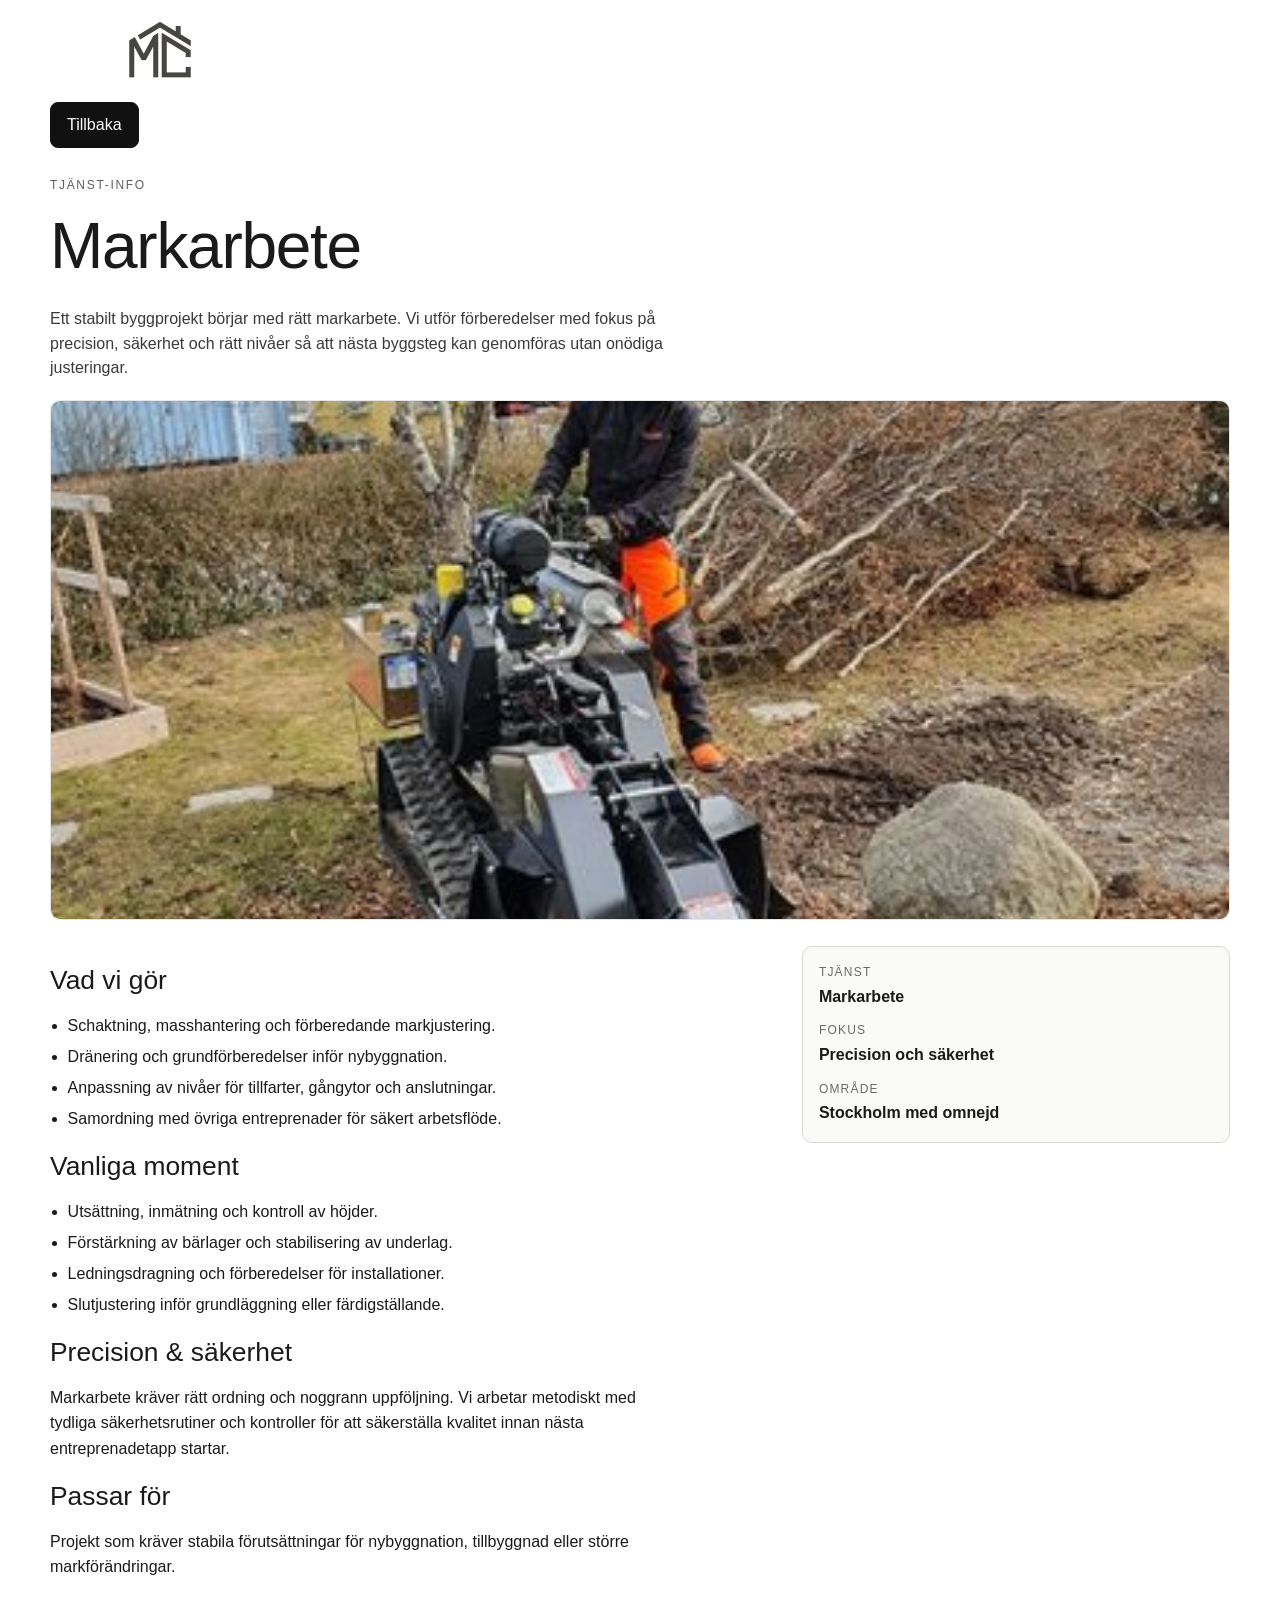
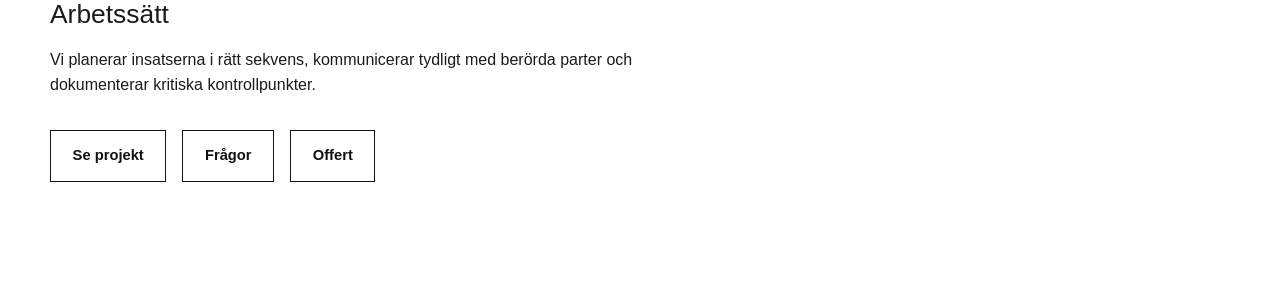
==== services/markarbete.html @ c34808b6 "Initial commit" ====
<!DOCTYPE html>
<html lang="sv">
  <head>
    <meta charset="UTF-8" />
    <meta name="viewport" content="width=device-width, initial-scale=1.0" />
    <title>Tjänst-info | Markarbete</title>
    <meta name="description" content="Tjänst-info för markarbete från M & C Effektiv Bygg AB." />
    <link rel="stylesheet" href="../styles.css" />
  </head>
  <body>
    <header class="site-header is-scrolled" aria-label="Huvudnavigering">
      <div class="container nav-wrapper">
        <a href="../index.html" class="brand" aria-label="Till startsidan">
          <img src="../mc_logo_transparent_fullres.png" alt="M & C Effektiv Bygg AB logotyp" />
        </a>
        <nav>
          <ul class="nav-list">
            <li><a href="../index.html#om-oss">Om oss</a></li>
            <li><a href="../index.html#tjanster">Tjänster</a></li>
            <li><a href="../index.html#projekt">Projekt</a></li>
            <li><a href="../index.html#kontakt" class="nav-cta">Kontakta</a></li>
          </ul>
        </nav>
      </div>
    </header>

    <main class="section service-detail">
      <div class="container project-detail">
        <div class="project-back-row"><a class="btn-back js-smart-back" href="../index.html#tjanster">Tillbaka</a></div>
        <p class="eyebrow">Tjänst-info</p>
        <h1 class="service-heading">Markarbete</h1>
        <p class="project-lead">Ett stabilt byggprojekt börjar med rätt markarbete. Vi utför förberedelser med fokus på precision, säkerhet och rätt nivåer så att nästa byggsteg kan genomföras utan onödiga justeringar.</p>

        <img src="../stubbfrasning-i-stockholm-pr0o8lj13ntaaxgfsxd2gxytgym2a6zgzi6w6am1l6.jpg" alt="Markarbete" loading="lazy" class="service-image" />

        <div class="project-layout">
          <section class="project-text">
            <h2>Vad vi gör</h2>
            <ul>
              <li>Schaktning, masshantering och förberedande markjustering.</li>
              <li>Dränering och grundförberedelser inför nybyggnation.</li>
              <li>Anpassning av nivåer för tillfarter, gångytor och anslutningar.</li>
              <li>Samordning med övriga entreprenader för säkert arbetsflöde.</li>
            </ul>

            <h2>Vanliga moment</h2>
            <ul>
              <li>Utsättning, inmätning och kontroll av höjder.</li>
              <li>Förstärkning av bärlager och stabilisering av underlag.</li>
              <li>Ledningsdragning och förberedelser för installationer.</li>
              <li>Slutjustering inför grundläggning eller färdigställande.</li>
            </ul>

            <h2>Precision &amp; säkerhet</h2>
            <p>Markarbete kräver rätt ordning och noggrann uppföljning. Vi arbetar metodiskt med tydliga säkerhetsrutiner och kontroller för att säkerställa kvalitet innan nästa entreprenadetapp startar.</p>

            <h2>Passar för</h2>
            <p>Projekt som kräver stabila förutsättningar för nybyggnation, tillbyggnad eller större markförändringar.</p>

            <section>
              <h2>Arbetssätt</h2>
              <p>Vi planerar insatserna i rätt sekvens, kommunicerar tydligt med berörda parter och dokumenterar kritiska kontrollpunkter.</p>
            </section>

            <div class="cta-buttons">
              <a class="btn btn-primary" href="../index.html#projekt">Se projekt</a>
              <a class="btn btn-primary" href="../index.html#kontakt">Frågor</a>
              <a class="btn btn-primary" href="../index.html#kontakt">Offert</a>
            </div>
          </section>

          <aside class="project-facts project-aside">
            <div class="facts-card">
              <div><span>Tjänst</span><strong>Markarbete</strong></div>
              <div><span>Fokus</span><strong>Precision och säkerhet</strong></div>
              <div><span>Område</span><strong>Stockholm med omnejd</strong></div>
            </div>
          </aside>
        </div>
      </div>
    </main>
      <script src="../script.js" defer></script>
  </body>
</html>
---- styles.css ----
:root {
  --bg-dark: #111;
  --bg-light: #f6f6f4;
  --text-main: #1a1a1a;
  --text-muted: #5e5e5e;
  --line: #d9d9d5;
  --accent: #ffffff;
  --max-width: 1180px;
  --header-height: 104px;
}

* {
  box-sizing: border-box;
}

html,
body {
  margin: 0;
  padding: 0;
  width: 100%;
  overflow-x: hidden;
  max-width: 100%;
}

html {
  scroll-behavior: smooth;
}

body {
  font-family: "Inter", "Helvetica Neue", Arial, sans-serif;
  color: var(--text-main);
  background: #fff;
  line-height: 1.6;
  position: relative;
}

body.page-leave {
  opacity: 0;
  transition: opacity 0.4s ease;
}

img {
  max-width: 100%;
  height: auto;
  display: block;
}

a {
  color: inherit;
  text-decoration: none;
}

.skip-link {
  position: absolute;
  left: -999px;
  top: 0;
  background: #000;
  color: #fff;
  padding: 0.65rem 1rem;
  z-index: 100;
}

.skip-link:focus {
  left: 0.5rem;
  top: 0.5rem;
}

.container {
  width: min(100% - 3rem, var(--max-width));
  margin-inline: auto;
}

.site-header {
  position: fixed;
  left: 0;
  width: 100%;
  top: 0;
  z-index: 50;
  padding: 1.15rem 0;
  color: #fff;
  border-bottom: 1px solid transparent;
  background: transparent;
  transform: translateY(0);
  transition: background-color 0.24s ease, padding 0.24s ease, border-color 0.24s ease, transform 0.3s ease;
}

.site-header.is-hidden {
  transform: translateY(-110%);
}

.site-header.is-scrolled {
  padding: 0.65rem 0;
  border-bottom-color: rgba(255, 255, 255, 0.14);
  background: rgba(8, 8, 8, 0.82);
}

.nav-wrapper {
  display: flex;
  align-items: center;
  justify-content: space-between;
  gap: 1.5rem;
}

.brand img {
  width: clamp(150px, 22vw, 220px);
  height: auto;
  max-height: 64px;
  object-fit: contain;
}

.nav-list {
  margin: 0;
  padding: 0;
  list-style: none;
  display: flex;
  gap: 1.6rem;
  color: #fff;
  align-items: center;
}

.nav-list a {
  font-size: 0.8rem;
  letter-spacing: 0.14em;
  text-transform: uppercase;
  transition: opacity 0.24s ease, background-color 0.24s ease, border-color 0.24s ease;
}

.nav-list a:hover {
  opacity: 0.78;
}

.nav-cta {
  border: 1px solid rgba(255, 255, 255, 0.55);
  border-radius: 999px;
  padding: 0.52rem 0.95rem;
  letter-spacing: 0.12em;
}

.nav-cta:hover {
  opacity: 1;
  background: rgba(255, 255, 255, 0.12);
  border-color: rgba(255, 255, 255, 0.8);
}

.hero {
  position: sticky;
  top: 0;
  width: 100%;
  height: 100vh;
  min-height: 100vh;
  margin: 0;
  padding: 0;
  overflow: hidden;
  background: #000;
  display: flex;
  align-items: end;
  color: #fff;
  z-index: 0;
}

.hero-bg,
.hero-overlay {
  position: absolute;
  inset: 0;
}

.hero-bg {
  width: 100%;
  height: 100%;
  object-fit: cover;
  object-position: center;
}

.hero-overlay {
  background: rgba(0, 0, 0, 0.45);
}

.hero-content {
  position: relative;
  z-index: 2;
  max-width: 760px;
  padding: calc(var(--header-height) + 4rem) 0 4rem;
}

.hero + section {
  margin-top: 0 !important;
}

main > .section {
  position: relative;
  z-index: 1;
  background: #fff;
}

.section.section-after-hero {
  margin: 0;
  padding: 80px 0;
  background: #f6f6f4;
}

.eyebrow {
  text-transform: uppercase;
  letter-spacing: 0.14em;
  font-size: 0.75rem;
  color: var(--text-muted);
  margin-bottom: 0.75rem;
}

.hero .eyebrow {
  color: rgba(255, 255, 255, 0.8);
}

h1,
h2,
h3,
h4 {
  font-weight: 300;
  line-height: 1.2;
  letter-spacing: -0.02em;
  margin: 0 0 1rem;
}

h1 {
  font-size: clamp(2.1rem, 5vw, 4.6rem);
  margin-bottom: 1.2rem;
  overflow-wrap: anywhere;
}

h2 {
  font-size: clamp(1.6rem, 3.8vw, 3rem);
}

.lead {
  max-width: 64ch;
  color: rgba(255, 255, 255, 0.92);
}

.hero-actions {
  display: flex;
  gap: 1rem;
  margin-top: 2.2rem;
  flex-wrap: wrap;
}

.btn {
  display: inline-block;
  padding: 0.82rem 1.35rem;
  border: 1px solid currentColor;
  font-weight: 600;
  font-size: 0.92rem;
  transition: transform 0.3s ease, background-color 0.3s ease, color 0.3s ease;
}

.btn:hover {
  transform: translateY(-2px);
}

.btn-primary {
  background: #fff;
  color: #111;
}

.btn-primary:hover {
  background: #e8e8e8;
}

.btn-secondary {
  color: #fff;
  background: transparent;
}

.btn-secondary:hover {
  background: rgba(255, 255, 255, 0.12);
}

.section {
  padding: clamp(4.2rem, 8vw, 7.5rem) 0;
  display: block;
}

.light {
  background: var(--bg-light);
}

.split-grid {
  display: grid;
  grid-template-columns: 1.1fr 1fr;
  align-items: center;
  gap: clamp(1.5rem, 4vw, 4rem);
}

.image-frame {
  margin: 0;
  overflow: hidden;
  border-radius: 2px;
}

.image-frame img,
.service-card__image img {
  transition: transform 0.65s ease;
}

.image-frame:hover img,
.service-card:hover .service-card__image img {
  transform: scale(1.05);
}

.service-grid {
  margin-top: 2rem;
  display: grid;
  grid-template-columns: repeat(4, minmax(0, 1fr));
  gap: 1.2rem;
}

.service-card-link {
  display: block;
  color: inherit;
  text-decoration: none;
}

.service-card {
  border: 1px solid var(--line);
  background: #fff;
  display: block;
  opacity: 0;
  transform: translateX(40px);
  transition:
    transform 0.6s ease-out,
    opacity 0.6s ease-out,
    box-shadow 0.25s ease,
    border-color 0.25s ease;
  transition-delay: var(--stagger-delay, 0ms);
}

.service-card.is-visible {
  opacity: 1;
  transform: translateX(0);
}

.service-card-link:hover .service-card,
.service-card-link:focus-visible .service-card {
  transform: translateY(-2px);
  border-color: #b8b8b2;
  box-shadow: 0 8px 24px rgba(0, 0, 0, 0.08);
}

.service-card-link:focus-visible {
  outline: 2px solid rgba(17, 17, 17, 0.45);
  outline-offset: 3px;
}

.service-card__image {
  width: 100%;
  aspect-ratio: 4 / 3;
  overflow: hidden;
  border-radius: 12px 12px 0 0;
  background: #eee;
}

.service-card__image img {
  width: 100%;
  height: 100%;
  object-fit: cover;
  object-position: center;
  display: block;
}

.service-card--renovering .service-card__image img {
  object-position: center 30%;
}

.service-card--markarbete .service-card__image img {
  object-position: center 40%;
}

.card-body {
  padding: 1rem;
}

.card-body p {
  color: var(--text-muted);
  font-size: 0.95rem;
}

.process {
  --progress: 0%;
}

.process-head {
  max-width: 46rem;
}

.process-wrap {
  position: relative;
  margin-top: 2.4rem;
  display: grid;
  grid-template-columns: 60px minmax(0, 1fr);
  column-gap: clamp(1.1rem, 2.3vw, 2rem);
}

.process-rail {
  position: relative;
  min-height: 100%;
}

.rail-line {
  position: absolute;
  top: 0;
  bottom: 0;
  left: 22px;
  width: 1px;
  background: rgba(0, 0, 0, 0.15);
}

.rail-progress {
  position: absolute;
  top: 0;
  left: 22px;
  width: 2px;
  height: var(--progress, 0%);
  background: rgba(0, 0, 0, 0.85);
  transform-origin: top;
}

.process-steps {
  margin: 0;
  padding: 0;
  list-style: none;
  display: grid;
  gap: 1rem;
}

.step {
  position: relative;
  display: grid;
  grid-template-columns: 36px minmax(0, 1fr);
  align-items: flex-start;
  gap: 0.95rem;
  min-height: 120px;
  padding: 0.2rem 0;
  opacity: 0.55;
  color: rgba(0, 0, 0, 0.55);
  transform: scale(0.98);
  transition: opacity 220ms ease, color 220ms ease, transform 220ms ease;
}

.step.is-pending {
  opacity: 0.55;
  color: rgba(0, 0, 0, 0.55);
  transform: scale(0.98);
}

.step.is-done {
  opacity: 1;
  color: rgba(0, 0, 0, 0.92);
  transform: scale(1);
}

.step-dot,
.step-content {
  position: relative;
  z-index: 1;
}

.step-dot {
  margin-top: 0.5rem;
  width: 0.85rem;
  height: 0.85rem;
  border-radius: 50%;
  border: 1px solid rgba(0, 0, 0, 0.34);
  background: transparent;
  transition: background-color 220ms ease, border-color 220ms ease;
}

.step-kicker {
  margin-bottom: 0.5rem;
}

.step-num {
  display: inline-flex;
  align-items: center;
  justify-content: center;
  width: 1.5rem;
  height: 1.5rem;
  border-radius: 50%;
  font-size: 0.78rem;
  font-weight: 700;
  letter-spacing: 0;
  color: rgba(17, 17, 17, 0.55);
  border: 1px solid rgba(0, 0, 0, 0.36);
  background: transparent;
  transition: color 220ms ease, border-color 220ms ease, background-color 220ms ease;
}

.step-content {
  border-top: 1px solid rgba(20, 20, 20, 0.18);
  padding-top: 0.95rem;
}

.step-content h3 {
  margin: 0;
  display: inline-block;
  font-size: clamp(1.02rem, 1.3vw, 1.24rem);
  letter-spacing: -0.01em;
  color: inherit;
}

.step-content p {
  margin: 0.48rem 0 0;
  color: inherit;
  max-width: 58ch;
}

.step.is-done .step-dot {
  background: rgba(0, 0, 0, 0.9);
  border-color: rgba(0, 0, 0, 0.9);
}

.step.is-done .step-num {
  color: #fff;
  background: rgba(0, 0, 0, 0.92);
  border-color: rgba(0, 0, 0, 0.92);
}


.process.process-static .rail-progress {
  height: 100%;
}

.process.process-static .step,
.process.process-static .step.is-pending,
.process.process-static .step.is-done {
  opacity: 1;
  color: rgba(0, 0, 0, 0.92);
  transform: none;
}

.process.process-static .step-dot {
  background: rgba(0, 0, 0, 0.9);
  border-color: rgba(0, 0, 0, 0.9);
}

.process.process-static .step-num {
  color: #fff;
  background: rgba(0, 0, 0, 0.92);
  border-color: rgba(0, 0, 0, 0.92);
}

.project-grid {
  margin-top: 2rem;
  display: grid;
  grid-template-columns: repeat(3, 1fr);
  gap: 1rem;
}

.project-item {
  display: block;
  position: relative;
  overflow: hidden;
  min-height: 280px;
  border-radius: 10px;
  background: #e9e9e9;
  perspective: 1200px;
  cursor: pointer;
}

.project-item:nth-child(2) {
  grid-row: span 2;
}

.project-card-inner {
  position: relative;
  width: 100%;
  height: 100%;
  transition: transform 0.5s ease;
  transform-style: preserve-3d;
}

.project-item:hover .project-card-inner,
.project-item:focus-visible .project-card-inner {
  transform: rotateY(180deg);
}

.project-front,
.project-back {
  position: absolute;
  inset: 0;
  border-radius: inherit;
  overflow: hidden;
  backface-visibility: hidden;
}

.project-front img {
  width: 100%;
  height: 100%;
  object-fit: cover;
}

.project-front .overlay {
  position: absolute;
  inset: auto 0 0 0;
  background: linear-gradient(to top, rgba(0, 0, 0, 0.75), transparent);
  color: #fff;
  padding: 1.6rem 1rem 1rem;
  display: flex;
  flex-direction: column;
  gap: 0.2rem;
}

.project-front .overlay em {
  font-style: normal;
  color: #cfcfcf;
  font-size: 0.9rem;
}

.project-back {
  transform: rotateY(180deg);
  color: #fff;
  padding: 1.25rem;
  display: flex;
  flex-direction: column;
  justify-content: space-between;
  background-image:
    linear-gradient(rgba(0, 0, 0, 0.45), rgba(0, 0, 0, 0.45)),
    var(--project-bg);
  background-size: cover;
  background-position: center;
}

.project-back strong {
  font-size: 1.15rem;
  line-height: 1.25;
}

.project-back p {
  margin: 0;
  line-height: 1.5;
  color: rgba(255, 255, 255, 0.92);
}

.project-back__cta {
  font-size: 0.88rem;
  font-weight: 600;
  letter-spacing: 0.01em;
}

.stats-grid {
  margin-top: 2rem;
  display: grid;
  grid-template-columns: repeat(3, minmax(0, 1fr));
  gap: 1.5rem;
}

.counter {
  font-size: clamp(2rem, 5vw, 3.4rem);
  font-weight: 300;
  margin: 0;
}

.contact {
  background: #f3f3f1;
}

.contact-inner {
  display: grid;
  grid-template-columns: 1.25fr 0.9fr;
  max-width: 1120px;
  gap: clamp(1rem, 3.6vw, 3.25rem);
  align-items: start;
}

.contact-card,
.contact-mini {
  background: #fff;
  border: 1px solid rgba(0, 0, 0, 0.12);
  border-radius: 12px;
}

.contact-card {
  padding: clamp(1.4rem, 2.4vw, 2rem);
}

.contact-card h2 {
  margin-bottom: 1rem;
  font-size: clamp(2rem, 3.4vw, 2.75rem);
}

.trust-row {
  display: flex;
  flex-wrap: wrap;
  gap: 0.6rem 1rem;
  margin-bottom: 1.2rem;
  color: #202020;
  font-size: 0.88rem;
}

#contactForm {
  display: grid;
  gap: 0.82rem;
}

#contactForm .row {
  display: grid;
  gap: 0.35rem;
}

#contactForm .row.two {
  grid-template-columns: repeat(2, minmax(0, 1fr));
  gap: 0.85rem;
}

#contactForm label {
  font-size: 0.8rem;
  font-weight: 500;
}

#contactForm input,
#contactForm select,
#contactForm textarea {
  width: 100%;
  border: 1px solid #1a1a1a;
  border-radius: 10px;
  padding: 0.62rem 0.75rem;
  font: inherit;
  background: #fff;
}

#contactForm textarea {
  min-height: 132px;
}

#contactForm input:focus,
#contactForm select:focus,
#contactForm textarea:focus {
  outline: 2px solid rgba(0, 0, 0, 0.16);
  outline-offset: 2px;
  border-color: #000;
}

#contactForm input[type='file'] {
  border-style: dashed;
  padding: 0.65rem;
}

#contactForm .help,
#contactForm .gdpr {
  margin: 0;
  font-size: 0.83rem;
  color: #525252;
}

#contactForm .form-status {
  margin: 0.2rem 0 0;
  min-height: 1.35rem;
  font-weight: 500;
}

#contactForm .btn-primary {
  background: #111;
  color: #fff;
  border: 1px solid #111;
  border-radius: 12px;
  min-height: 48px;
  padding: 0.7rem 1.05rem;
  font: inherit;
  font-weight: 600;
  cursor: pointer;
  transition: background-color 0.2s ease;
}

#contactForm .btn-primary:hover:not(:disabled) {
  background: #2a2a2a;
}

#contactForm .btn-primary:disabled {
  opacity: 0.7;
  cursor: wait;
}

.contact-side {
  --review-gap: 8px;
  --review-card-width: 160px;
  --review-card-height: 140px;
  --review-columns: 6;
  --review-grid-width: calc(
    (var(--review-card-width) * var(--review-columns)) + (var(--review-gap) * (var(--review-columns) - 1))
  );
  position: relative;
  display: grid;
  align-content: start;
  gap: 1rem;
  padding: 1.1rem;
  border-radius: 12px;
  border: 1px solid rgba(0, 0, 0, 0.12);
  background-image: linear-gradient(rgba(16, 16, 16, 0.26), rgba(16, 16, 16, 0.26)), url('image003_3-scaled.jpg');
  background-size: cover;
  background-position: center;
  background-repeat: no-repeat;
}

.contact-mini {
  padding: 1.1rem;
}

.reviews-viewport {
  width: 100%;
  overflow: hidden;
  border-radius: 12px;
  padding: 0;
  height: calc((var(--review-card-height) * 3) + (var(--review-gap) * 2));
}

.reviews-track {
  display: flex;
  width: max-content;
  gap: var(--review-gap);
  animation: reviews-marquee 32s linear infinite;
  will-change: transform;
}

.reviews-viewport:hover .reviews-track,
.reviews-viewport:focus-within .reviews-track {
  animation-play-state: paused;
}

.reviews-grid {
  flex: 0 0 auto;
  width: var(--review-grid-width);
  min-width: var(--review-grid-width);
  display: grid;
  grid-template-columns: repeat(var(--review-columns), var(--review-card-width));
  grid-auto-rows: var(--review-card-height);
  justify-content: start;
  gap: var(--review-gap);
}

.review-card {
  background: rgba(255, 255, 255, 0.95);
  border-radius: 10px;
  width: var(--review-card-width);
  height: var(--review-card-height);
  padding: 12px;
  box-shadow: 0 8px 18px rgba(0, 0, 0, 0.1);
  display: grid;
  align-content: start;
  gap: 0.33rem;
}

.review-stars {
  margin: 0;
  color: #c9a24f;
  font-size: 0.8rem;
  letter-spacing: 0.07em;
}

.review-text {
  margin: 0;
  color: #2b2b2b;
  font-size: 0.78rem;
  line-height: 1.35;
  display: -webkit-box;
  -webkit-line-clamp: 2;
  -webkit-box-orient: vertical;
  overflow: hidden;
}

.review-meta {
  margin: 0;
  color: #5d5d5d;
  font-size: 0.75rem;
}

@keyframes reviews-marquee {
  from {
    transform: translateX(0);
  }

  to {
    transform: translateX(calc(-1 * (var(--review-grid-width) + var(--review-gap))));
  }
}

.mini-title {
  margin: 0;
  text-transform: uppercase;
  letter-spacing: 0.12em;
  font-size: 0.72rem;
  color: #626262;
}

.mini-phone {
  display: inline-block;
  margin-top: 0.45rem;
  font-size: 1.55rem;
  letter-spacing: -0.02em;
}

.mini-meta {
  margin: 0.45rem 0 0;
  font-size: 0.9rem;
  color: #5b5b5b;
}

.mini-points {
  margin: 0.9rem 0 0;
  padding: 0;
  list-style: none;
  display: flex;
  flex-wrap: wrap;
  gap: 0.55rem;
}

.mini-points li {
  font-size: 0.8rem;
  border: 1px solid rgba(0, 0, 0, 0.12);
  border-radius: 999px;
  padding: 0.28rem 0.65rem;
  color: #4f4f4f;
}

.contact ::selection {
  background: rgba(0, 0, 0, 0.12);
  color: inherit;
}

.site-footer {
  background: #0d0d0d;
  color: #e0e0e0;
  padding: 3rem 0;
}

.footer-grid {
  display: grid;
  gap: 2rem;
  grid-template-columns: 1.2fr 1fr 1fr;
}

.footer-grid ul {
  margin: 0;
  padding: 0;
  list-style: none;
  display: grid;
  gap: 0.45rem;
}

.reveal {
  opacity: 0;
  transform: translateY(28px);
  transition: opacity 0.8s ease, transform 0.8s ease;
}

.reveal.show {
  opacity: 1;
  transform: translateY(0);
}

@media (max-width: 980px) {
  .service-grid {
    grid-template-columns: repeat(2, 1fr);
  }

  .split-grid,
  .footer-grid,
  .contact-inner {
    grid-template-columns: 1fr;
  }

  .project-grid {
    grid-template-columns: repeat(2, minmax(0, 1fr));
  }

  .project-item:nth-child(2) {
    grid-row: auto;
  }
}

@media (max-width: 720px) {
  .contact-card {
    padding: 22px;
  }

  :root {
    --header-height: 116px;
  }

  .site-header {
    padding: 0.8rem 0;
  }

  .site-header.is-scrolled {
    padding: 0.58rem 0;
  }

  .nav-wrapper {
    gap: 0.95rem;
    align-items: center;
  }

  .brand img {
    width: clamp(44px, 8vw, 70px);
    max-height: 70px;
    height: auto;
  }

  .nav-list {
    gap: 0.85rem;
    flex-wrap: wrap;
    justify-content: flex-start;
  }

  .nav-list a {
    font-size: 0.75rem;
    letter-spacing: 0.12em;
  }

  .hero {
    height: 100vh;
    min-height: 100vh;
  }

  .hero-content {
    padding-top: calc(var(--header-height) + 2rem);
  }

  .service-grid,
  .stats-grid {
    grid-template-columns: 1fr;
  }

  .project-grid {
    gap: 0.8rem;
  }

  .project-item {
    min-height: 180px;
  }

  .project-back {
    padding: 1rem;
  }

  .service-grid {
    overflow-x: clip;
  }

  .service-card {
    transform: translateX(24px);
    transition-duration: 0.5s;
  }

  .service-card-link:nth-child(2) .service-card {
    transition-delay: 0.08s;
  }

  .service-card-link:nth-child(3) .service-card {
    transition-delay: 0.16s;
  }

  .service-card-link:nth-child(4) .service-card {
    transition-delay: 0.24s;
  }

  #contactForm .row.two {
    grid-template-columns: 1fr;
  }

  .contact-side {
    padding: 0.9rem;
  }
}

@media (max-width: 768px) {
  .page,
  main,
  section {
    overflow-x: clip;
  }
}

@media (max-width: 720px) {
  .process-wrap {
    grid-template-columns: 34px minmax(0, 1fr);
    column-gap: 0.78rem;
  }

  .rail-line,
  .rail-progress {
    left: 12px;
  }

  .step {
    grid-template-columns: 24px minmax(0, 1fr);
    gap: 0.7rem;
    min-height: 104px;
  }

  .step-content {
    padding-top: 0.8rem;
  }
}

@media (prefers-reduced-motion: reduce) {
  .reviews-track {
    animation: none;
    transform: translateX(0);
  }

  html {
    scroll-behavior: auto;
  }

  *,
  *::before,
  *::after {
    animation-duration: 0.01ms !important;
    animation-iteration-count: 1 !important;
    transition-duration: 0.01ms !important;
  }

  .rail-progress {
    transition: none !important;
  }

  .step,
  .step.is-pending,
  .step.is-done {
    opacity: 1 !important;
    transform: none !important;
    transition: none !important;
  }
}


.project-detail h1 {
  margin-bottom: 0.6rem;
}

.project-detail,
.project-layout,
.project-text,
.project-aside,
.project-facts {
  min-width: 0;
}

.project-lead {
  max-width: 70ch;
  color: #3a3a3a;
  margin: 0 0 1.2rem;
}

.project-text h1,
.project-text h2,
.project-text p,
.project-text li {
  word-break: normal;
  overflow-wrap: anywhere;
  hyphens: auto;
}

.project-text {
  max-width: 68ch;
}

.project-text * {
  letter-spacing: normal;
}

.project-hero-image {
  width: 100%;
  max-height: 520px;
  object-fit: cover;
  border-radius: 10px;
  border: 1px solid rgba(0, 0, 0, 0.1);
  margin-bottom: 1.6rem;
}

.project-layout {
  display: grid;
  grid-template-columns: minmax(0, 1.5fr) minmax(260px, 0.9fr);
  gap: clamp(1.2rem, 3vw, 2.4rem);
  align-items: start;
}

.project-layout > * {
  min-width: 0;
}

.project-layout h2 {
  font-size: clamp(1.25rem, 2.2vw, 1.65rem);
  margin-top: 1.2rem;
}

.project-layout ul {
  margin: 0.5rem 0 0;
  padding-left: 1.1rem;
}

.project-layout li {
  margin-bottom: 0.35rem;
}

.project-facts {
  align-self: start;
  position: sticky;
  top: 96px;
  display: grid;
  gap: 0.85rem;
}

@media (max-width: 900px) {
  .project-layout {
    grid-template-columns: 1fr;
    gap: 20px;
  }

  .project-facts,
  .project-aside {
    position: static;
    top: auto;
    width: 100%;
    max-width: none;
  }

  .project-hero-image {
    width: 100%;
    height: auto;
    aspect-ratio: 16 / 9;
    object-fit: cover;
    border-radius: 14px;
  }

  .project-detail h1 {
    font-size: clamp(34px, 9vw, 44px);
    line-height: 1.05;
  }
}

.facts-card {
  border: 1px solid var(--line);
  border-radius: 10px;
  padding: 1rem;
  display: grid;
  gap: 0.75rem;
  background: #fafaf8;
}

.facts-card div {
  display: grid;
  gap: 0.1rem;
}

.facts-card span {
  font-size: 0.75rem;
  text-transform: uppercase;
  letter-spacing: 0.1em;
  color: #6a6a6a;
}

.policy-page section {
  margin-bottom: 1rem;
}

.gdpr a {
  text-decoration: underline;
}


.service-detail .service-heading {
  margin-bottom: 1.4rem;
}

.service-detail .service-image {
  width: 100%;
  max-height: 520px;
  object-fit: cover;
  border-radius: 10px;
  border: 1px solid rgba(0, 0, 0, 0.1);
  margin-bottom: 1.6rem;
}

.cta-buttons {
  display: flex;
  gap: 16px;
  margin-top: 32px;
  flex-wrap: wrap;
}

@media (max-width: 768px) {
  .cta-buttons {
    flex-direction: column;
  }

  .service-detail .project-layout {
    grid-template-columns: 1fr;
  }

  .service-detail .project-facts,
  .service-detail .project-aside {
    position: static;
    width: 100%;
  }
}

/* UX/performance updates */

.project-item.reveal-side-desktop {
  transform: translateX(calc(var(--slide-direction, 1) * var(--project-max-offset, 720px) * var(--project-shift, 1)));
  transition: transform 0.14s linear;
}

.project-lead {
  line-height: 1.55;
}

.project-back-row {
  margin-bottom: 0.8rem;
}

.btn-back {
  display: inline-block;
  margin-bottom: 1rem;
  padding: 0.55rem 1rem;
  background: #111;
  color: #fff;
  border-radius: 8px;
  border: 1px solid #111;
  transition: background-color 0.2s ease;
}

.btn-back:hover {
  background: #2d2d2d;
}

@media (max-width: 768px) {
  .project-layout {
    display: block;
  }

  .project-sidebar,
  .project-facts,
  .project-aside {
    position: static;
    width: 100%;
    margin-top: 16px;
  }

  .project-detail h1 {
    line-height: 1.15;
    max-width: 16ch;
  }

  .logo img,
  .brand img {
    height: auto;
    width: auto;
    max-height: 40px;
    max-width: 140px;
    object-fit: contain;
  }

  .cta-buttons {
    flex-direction: row;
    flex-wrap: wrap;
    gap: 10px;
  }
}

@media (prefers-reduced-motion: reduce) {
  .service-card,
  .project-item.reveal-side-desktop {
    transform: none !important;
  }
}

@media (min-width: 769px) {
  .project-item.reveal-side-desktop {
    will-change: transform;
  }
}


@media (hover: none) {
  .project-card-inner,
  .project-item:hover .project-card-inner,
  .project-item:focus-visible .project-card-inner {
    transform: none !important;
  }

  .project-back {
    display: none;
  }
}
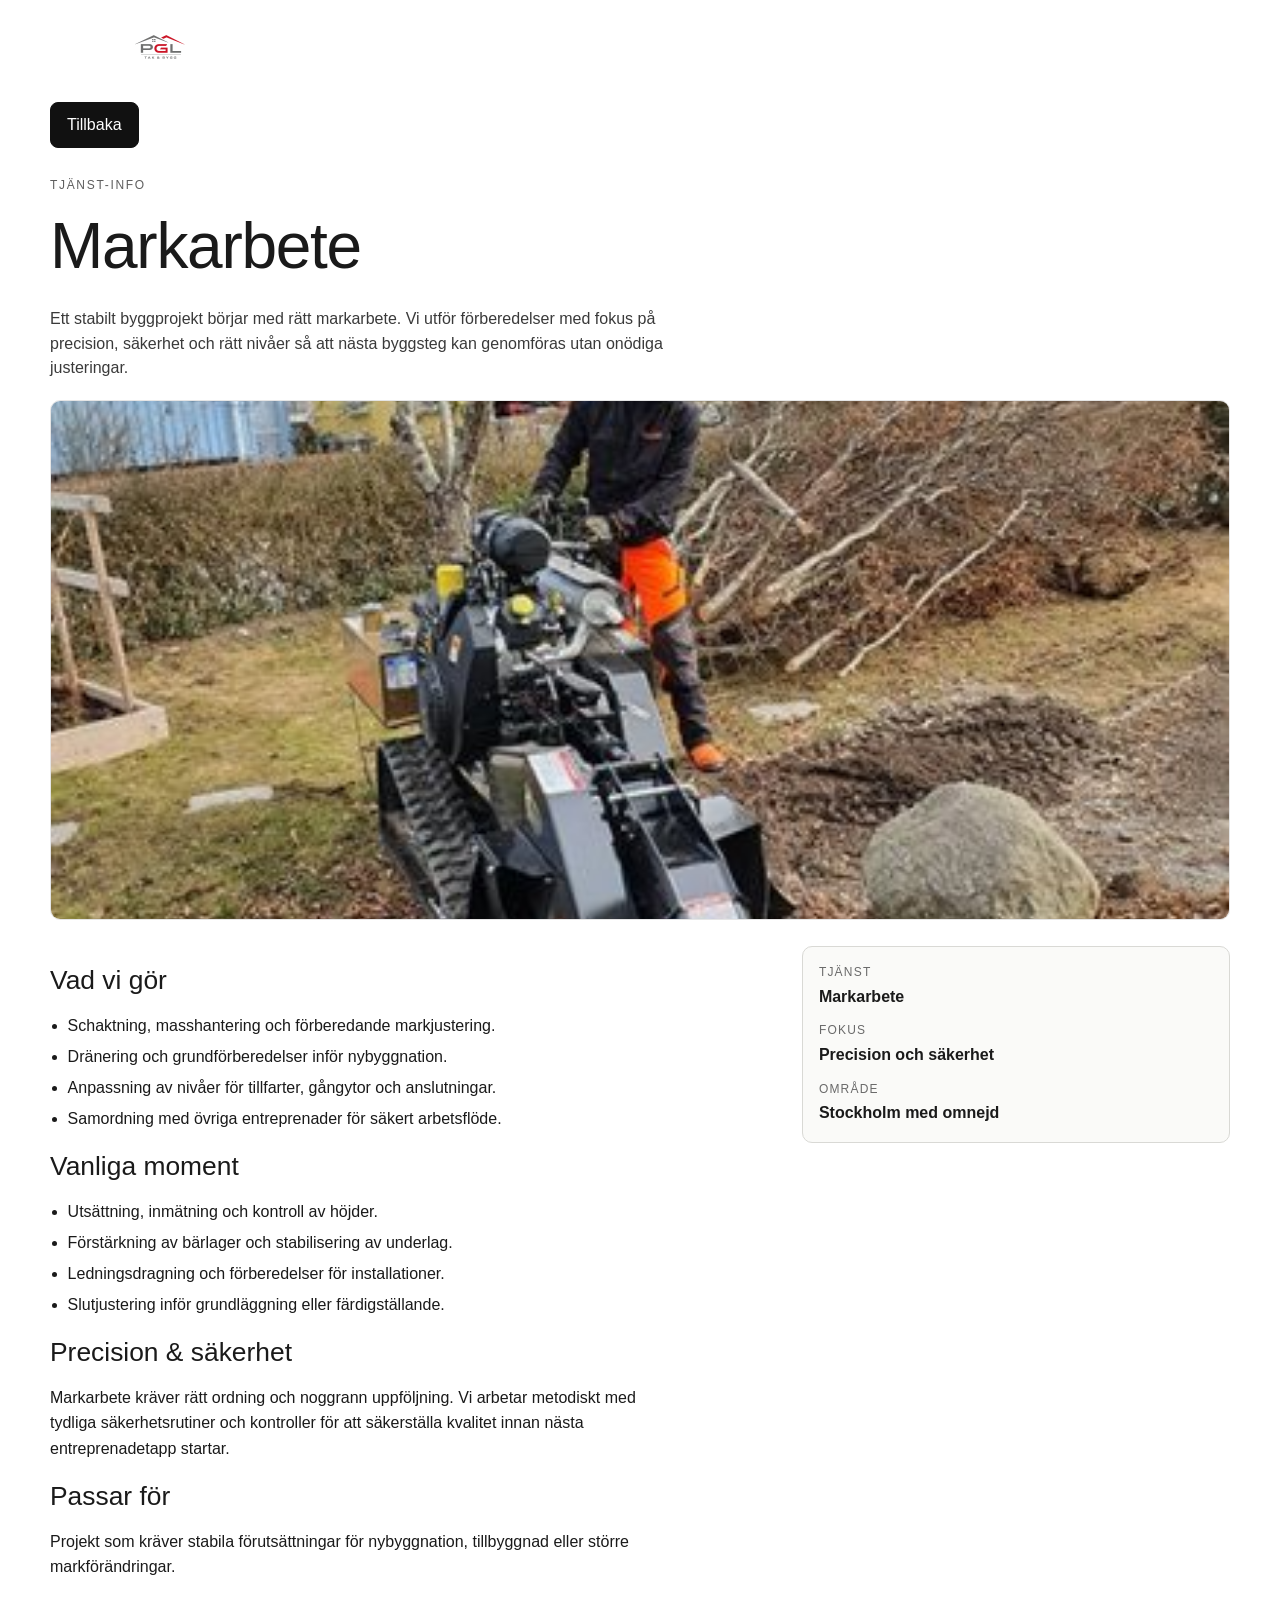
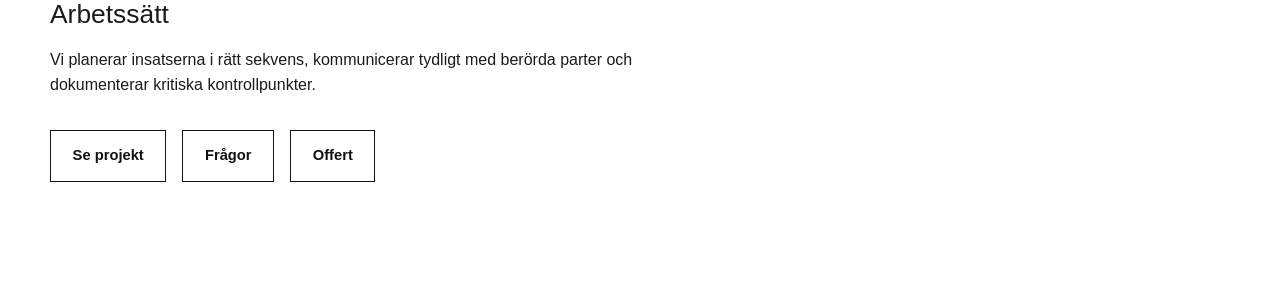
==== commit 53e32065: "Byt logga till ChatGPT Image 3 mars 2026" ====
--- a/services/markarbete.html
+++ b/services/markarbete.html
@@ -11,7 +11,7 @@
     <header class="site-header is-scrolled" aria-label="Huvudnavigering">
       <div class="container nav-wrapper">
         <a href="../index.html" class="brand" aria-label="Till startsidan">
-          <img src="../mc_logo_transparent_fullres.png" alt="M & C Effektiv Bygg AB logotyp" />
+          <img src="../ChatGPT Image 3 mars 2026 20_29_58.png" alt="M & C Effektiv Bygg AB logotyp" />
         </a>
         <nav>
           <ul class="nav-list">
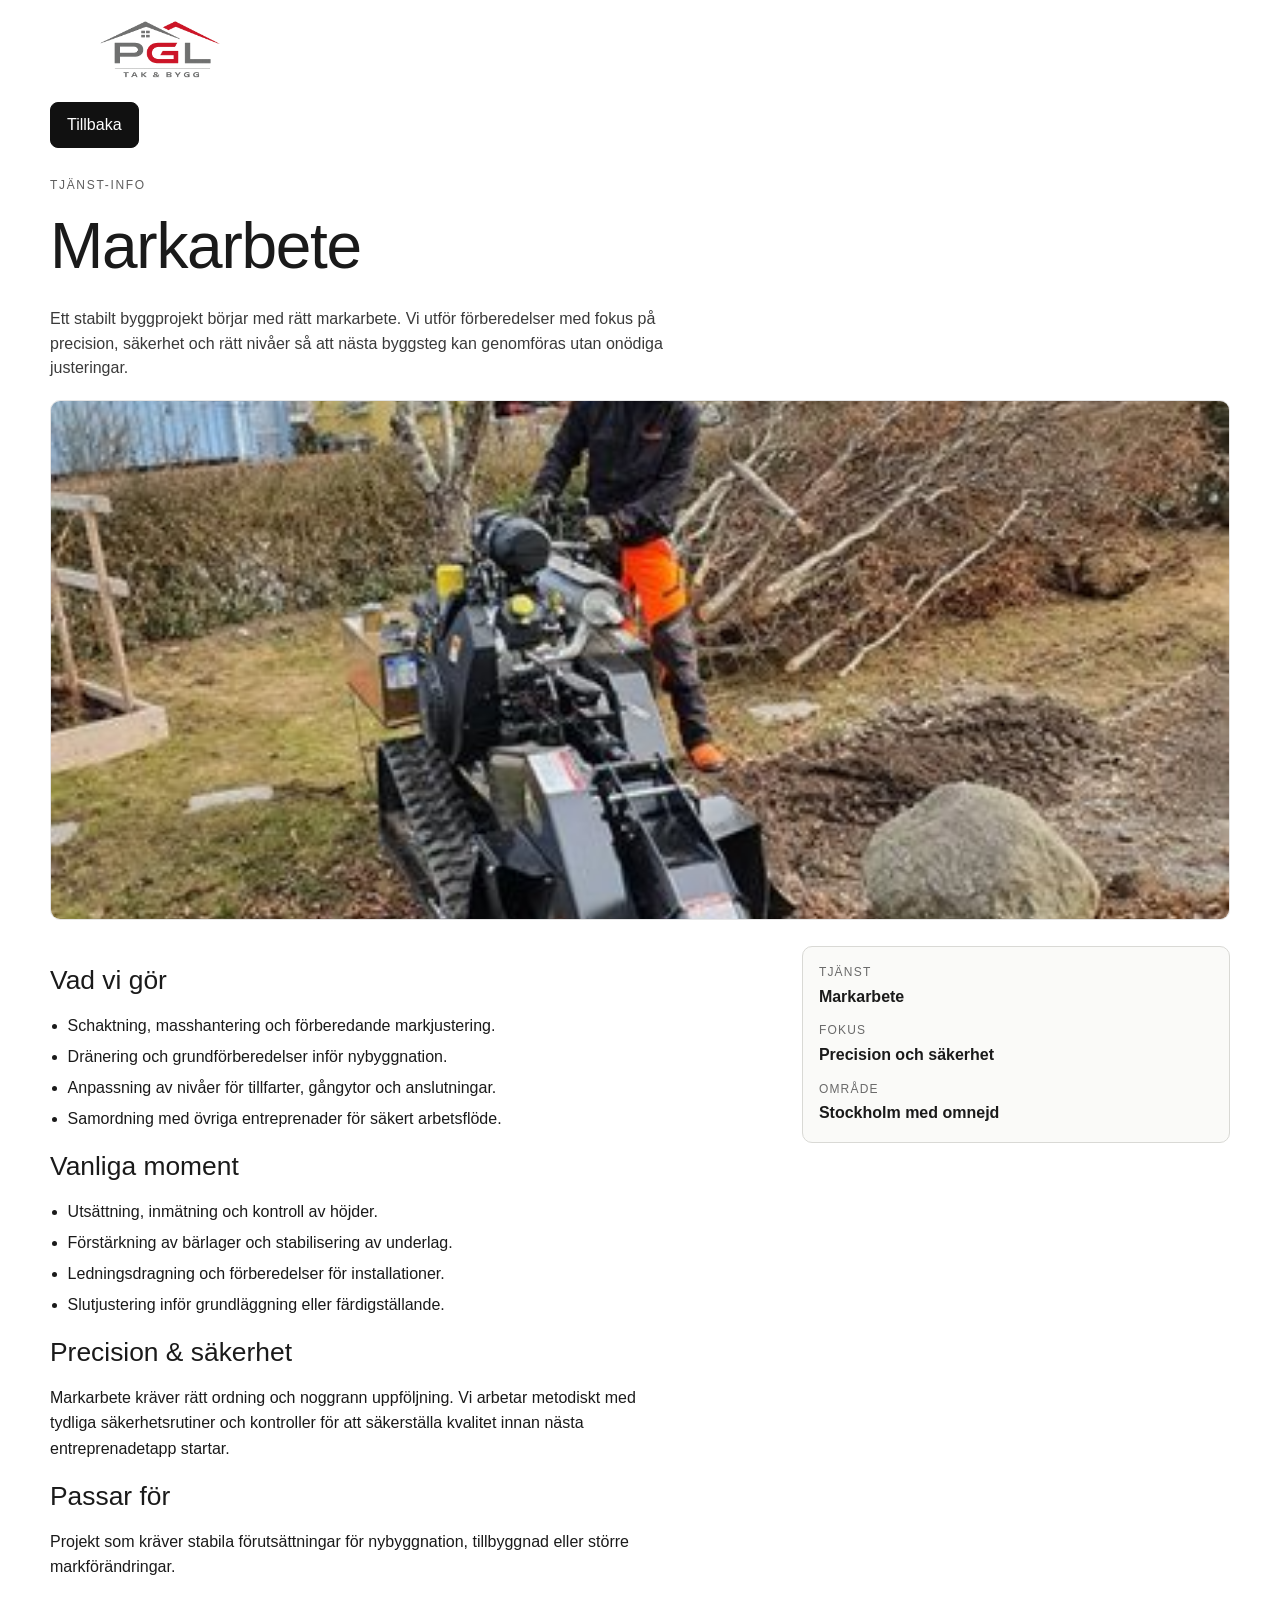
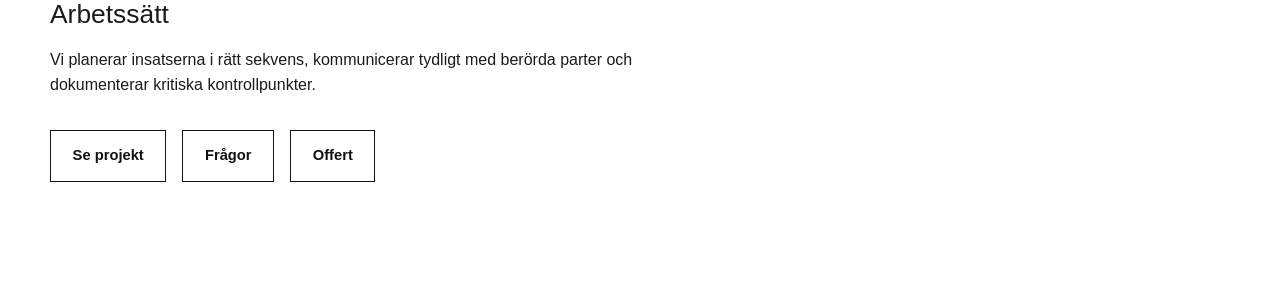
==== commit 239b6f1d: "Byt logotyp till PGL.png i sidhuvuden" ====
--- a/services/markarbete.html
+++ b/services/markarbete.html
@@ -11,7 +11,7 @@
     <header class="site-header is-scrolled" aria-label="Huvudnavigering">
       <div class="container nav-wrapper">
         <a href="../index.html" class="brand" aria-label="Till startsidan">
-          <img src="../ChatGPT Image 3 mars 2026 20_29_58.png" alt="M & C Effektiv Bygg AB logotyp" />
+          <img src="../PGL.png" alt="PGL Energy Tak och Bygg logotyp" />
         </a>
         <nav>
           <ul class="nav-list">
